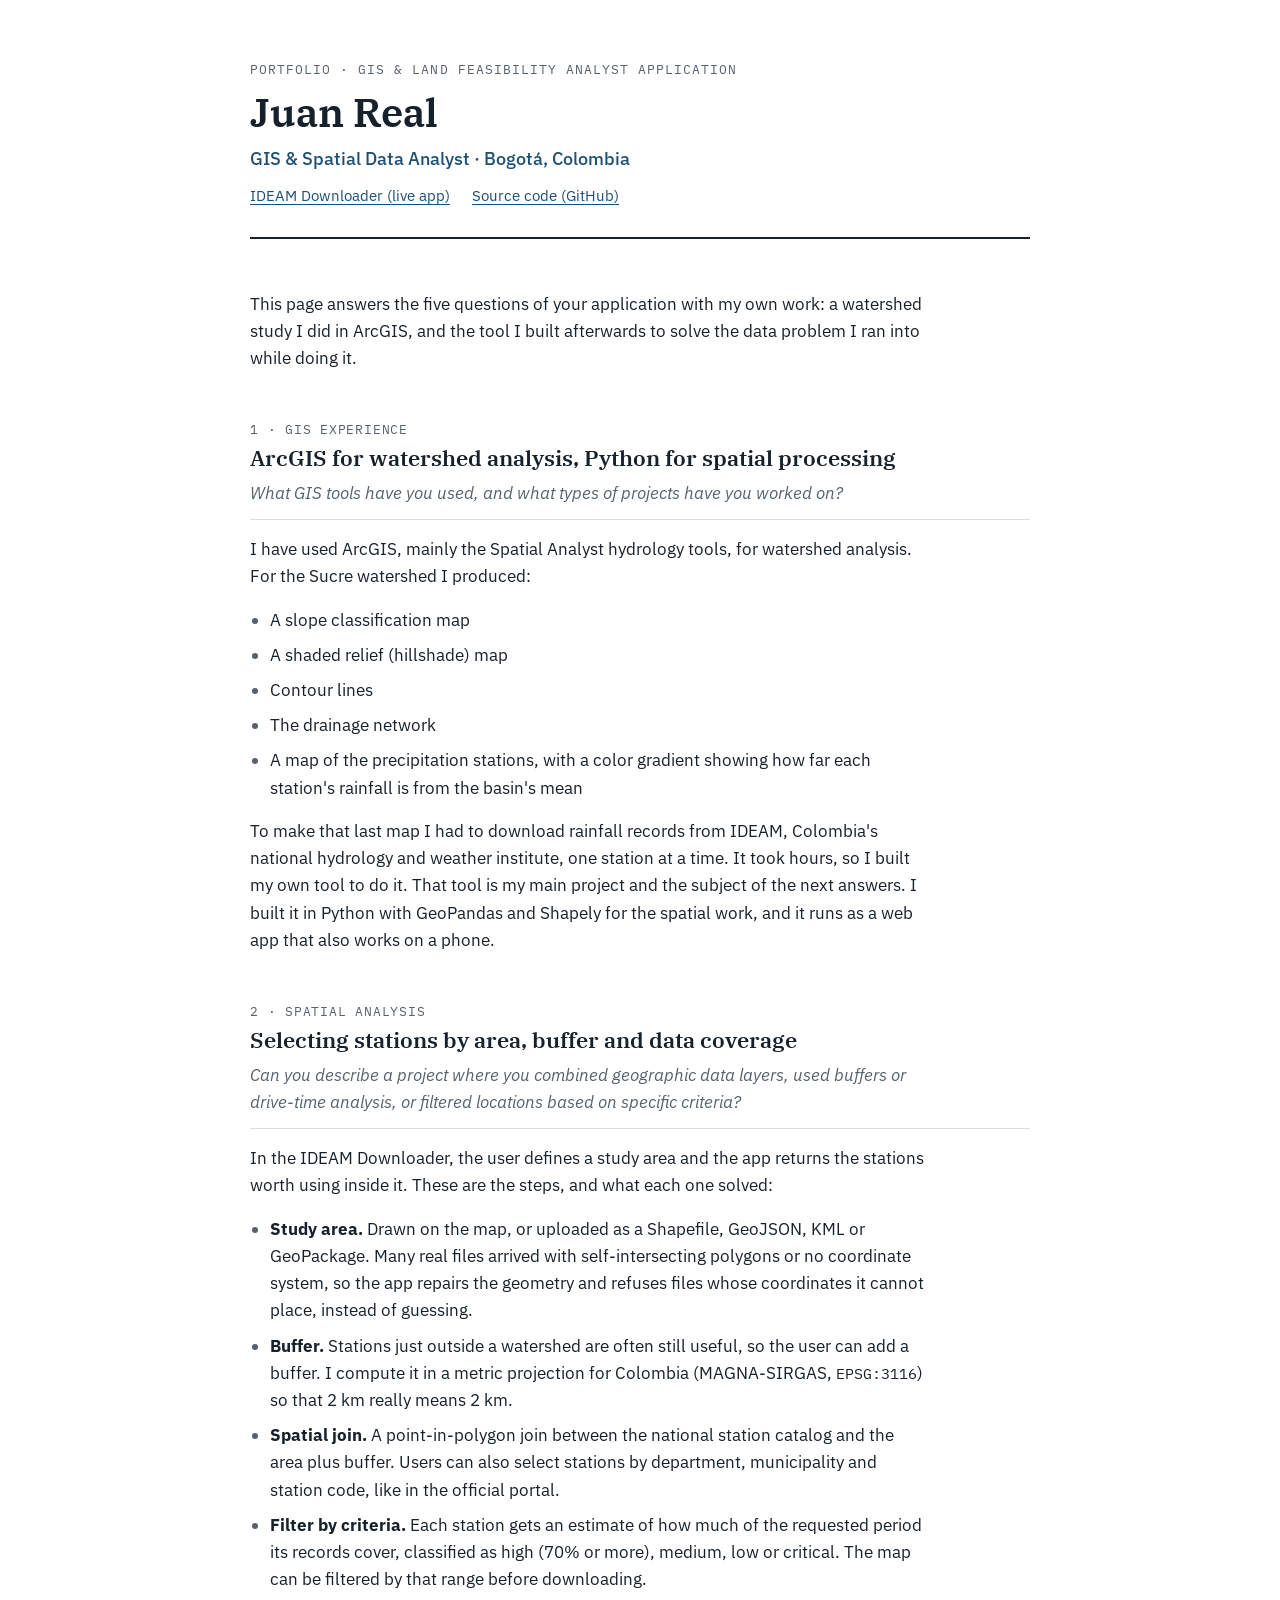
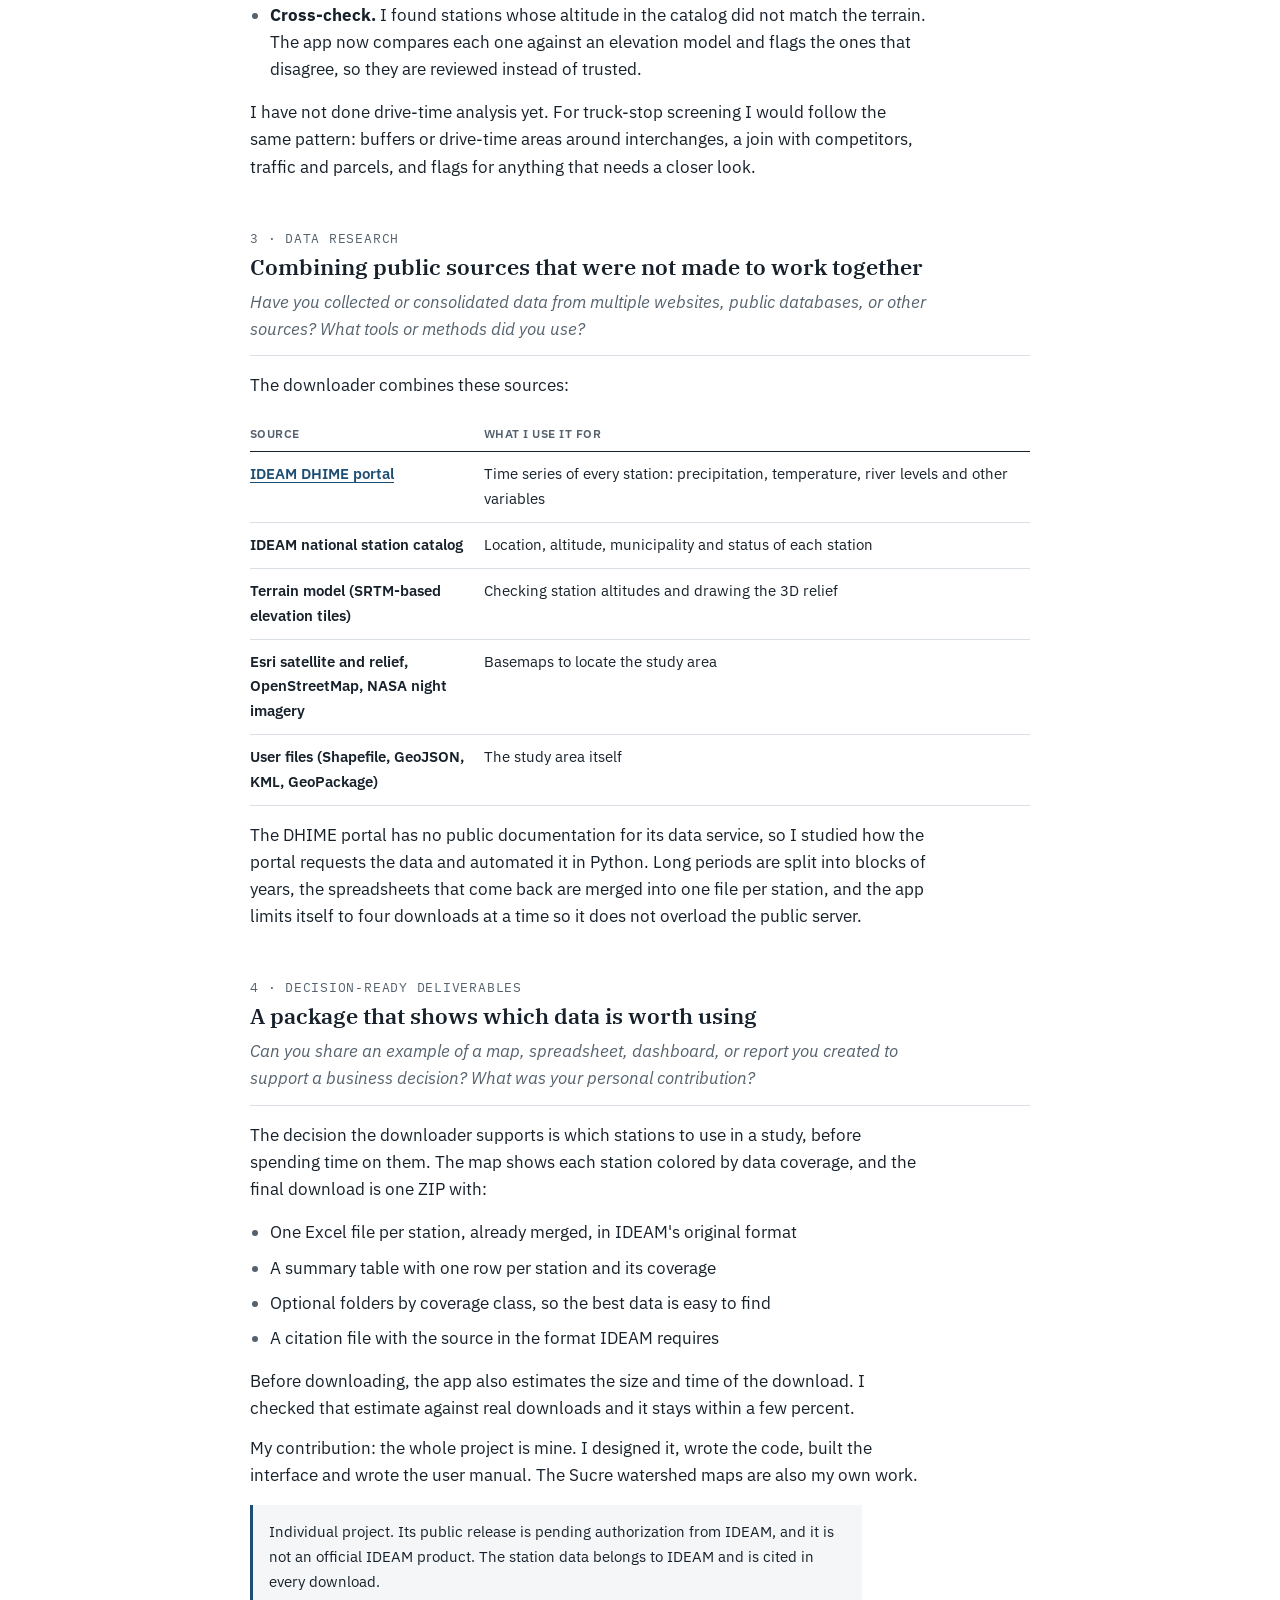
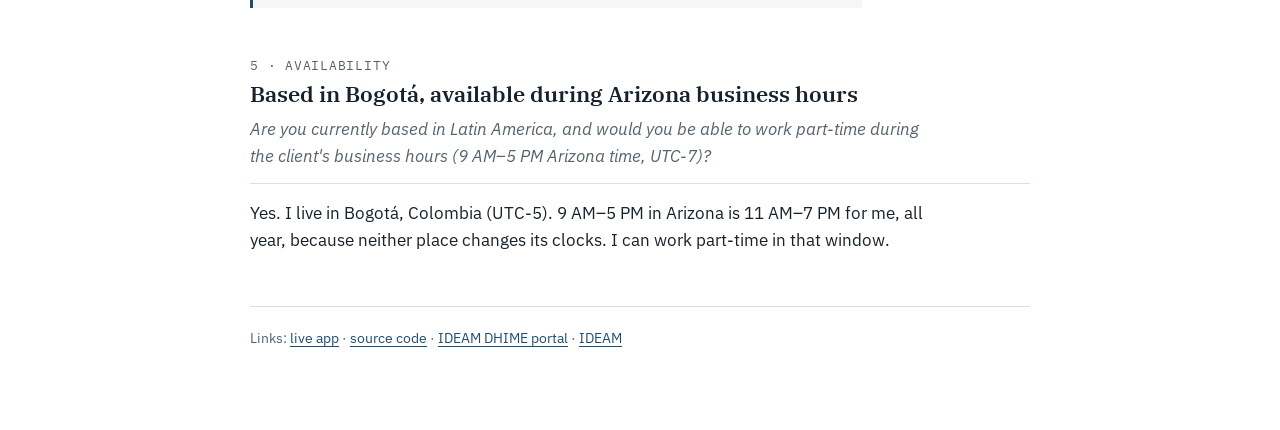
==== docs/index.html @ 84c98eac "Portafolio como página web propia para GitHub Pages (docs/index.html) Co-Authored-By: Claude Opus 5." ====
<!doctype html>
<html lang="en">
<head>
<meta charset="utf-8">
<meta name="viewport" content="width=device-width, initial-scale=1, viewport-fit=cover">
<meta name="description" content="Juan Real, GIS & Spatial Data Analyst in Bogotá: watershed analysis in ArcGIS and the IDEAM station data downloader.">
<title>Juan Real · GIS Portfolio</title>
<link rel="preconnect" href="https://fonts.googleapis.com">
<link rel="preconnect" href="https://fonts.gstatic.com" crossorigin>
<link rel="stylesheet" href="https://fonts.googleapis.com/css2?family=IBM+Plex+Sans:wght@400;500;600&family=IBM+Plex+Serif:wght@500;600&family=IBM+Plex+Mono:wght@400&display=swap">
<style>
/* Layout: a formal one-column document, organized by the five questions of the application. */
:root {
  --page: #ffffff;
  --band: #f4f6f8;
  --ink: #17212b;
  --muted: #55626e;
  --rule: #d9dfe4;
  --accent: #1d4e74;
  --serif: "IBM Plex Serif", Georgia, "Times New Roman", serif;
  --sans: "IBM Plex Sans", "Segoe UI", Helvetica, Arial, sans-serif;
  --mono: "IBM Plex Mono", ui-monospace, Menlo, Consolas, monospace;
}
@media (prefers-color-scheme: dark) {
  :root:not([data-theme="light"]) {
    --page: #11181f; --band: #18212a; --ink: #e5ebf0; --muted: #a3b0bb; --rule: #2c3944; --accent: #8fbbe0;
    color-scheme: dark;
  }
}
:root[data-theme="dark"] {
  --page: #11181f; --band: #18212a; --ink: #e5ebf0; --muted: #a3b0bb; --rule: #2c3944; --accent: #8fbbe0;
  color-scheme: dark;
}
* { box-sizing: border-box; }
body {
  background: var(--page); color: var(--ink);
  font: 400 16.5px/1.65 var(--sans);
  padding-left: max(16px, env(safe-area-inset-left, 0px));
  padding-right: max(16px, env(safe-area-inset-right, 0px));
}
.doc { max-width: 780px; margin: 0 auto; padding-block: 56px 72px; display: grid; gap: 52px; }
h1, h2, h3 { margin: 0; text-wrap: balance; }
h1 { font: 600 clamp(1.9rem, 4.6vw, 2.5rem)/1.15 var(--serif); }
h2 { font: 600 1.35rem/1.25 var(--serif); }
h3 { font: 600 1rem/1.4 var(--sans); }
p { margin: 0; }
a { color: var(--accent); text-underline-offset: 3px; overflow-wrap: anywhere; }
a:focus-visible { outline: 2px solid var(--accent); outline-offset: 3px; }
section { display: grid; gap: 16px; }
.prose { display: grid; gap: 12px; max-width: 68ch; }
.muted { color: var(--muted); }

header { display: grid; gap: 12px; padding-bottom: 28px; border-bottom: 2px solid var(--ink); }
.kicker { font: 400 0.8rem/1 var(--mono); letter-spacing: 0.08em; text-transform: uppercase; color: var(--muted); }
.role { font: 500 1.1rem/1.4 var(--sans); color: var(--accent); }
.links { display: flex; flex-wrap: wrap; gap: 6px 22px; font-size: 0.95rem; }

.qhead { display: grid; gap: 8px; padding-bottom: 12px; border-bottom: 1px solid var(--rule); }
.qnum { font: 400 0.8rem/1 var(--mono); letter-spacing: 0.06em; text-transform: uppercase; color: var(--muted); }
.question { font-style: italic; color: var(--muted); max-width: 68ch; }

.note { background: var(--band); border-left: 3px solid var(--accent); padding: 14px 16px; font-size: 0.95rem; max-width: 68ch; }

ul.list { margin: 0; padding-left: 1.2em; display: grid; gap: 8px; max-width: 68ch; }
ul.list li::marker { color: var(--muted); }

.table-wrap { overflow-x: auto; }
table { border-collapse: collapse; width: 100%; min-width: 600px; font-size: 0.94rem; }
th, td { text-align: left; vertical-align: top; padding: 10px 14px 10px 0; border-bottom: 1px solid var(--rule); }
th { font: 600 0.78rem/1.3 var(--sans); letter-spacing: 0.04em; text-transform: uppercase; color: var(--muted); border-bottom: 1px solid var(--ink); }
td:first-child { font-weight: 600; width: 30%; }
code { font: 400 0.88em var(--mono); }

footer { border-top: 1px solid var(--rule); padding-top: 20px; color: var(--muted); font-size: 0.88rem; }

@media (max-width: 520px) {
  body { font-size: 16px; }
  .doc { padding-block: 32px 56px; gap: 44px; }
}
</style>
</head>
<body>
<div class="doc">

<header>
  <span class="kicker">Portfolio · GIS &amp; Land Feasibility Analyst application</span>
  <h1>Juan Real</h1>
  <p class="role">GIS &amp; Spatial Data Analyst · Bogotá, Colombia</p>
  <div class="links">
    <a href="https://descargador-ideam.streamlit.app/?tema=oscuro" target="_blank" rel="noopener">IDEAM Downloader (live app)</a>
    <a href="https://github.com/blackhooper/descargador-ideam" target="_blank" rel="noopener">Source code (GitHub)</a>
  </div>
</header>

<section>
  <div class="prose">
    <p>This page answers the five questions of your application with my own work: a watershed study I did in ArcGIS, and the tool I built afterwards to solve the data problem I ran into while doing it.</p>
  </div>
</section>

<section>
  <div class="qhead">
    <span class="qnum">1 · GIS experience</span>
    <h2>ArcGIS for watershed analysis, Python for spatial processing</h2>
    <p class="question">What GIS tools have you used, and what types of projects have you worked on?</p>
  </div>
  <div class="prose">
    <p>I have used ArcGIS, mainly the Spatial Analyst hydrology tools, for watershed analysis. For the Sucre watershed I produced:</p>
  </div>
  <ul class="list">
    <li>A slope classification map</li>
    <li>A shaded relief (hillshade) map</li>
    <li>Contour lines</li>
    <li>The drainage network</li>
    <li>A map of the precipitation stations, with a color gradient showing how far each station's rainfall is from the basin's mean</li>
  </ul>
  <div class="prose">
    <p>To make that last map I had to download rainfall records from IDEAM, Colombia's national hydrology and weather institute, one station at a time. It took hours, so I built my own tool to do it. That tool is my main project and the subject of the next answers. I built it in Python with GeoPandas and Shapely for the spatial work, and it runs as a web app that also works on a phone.</p>
  </div>
</section>

<section>
  <div class="qhead">
    <span class="qnum">2 · Spatial analysis</span>
    <h2>Selecting stations by area, buffer and data coverage</h2>
    <p class="question">Can you describe a project where you combined geographic data layers, used buffers or drive-time analysis, or filtered locations based on specific criteria?</p>
  </div>
  <div class="prose">
    <p>In the IDEAM Downloader, the user defines a study area and the app returns the stations worth using inside it. These are the steps, and what each one solved:</p>
  </div>
  <ul class="list">
    <li><strong>Study area.</strong> Drawn on the map, or uploaded as a Shapefile, GeoJSON, KML or GeoPackage. Many real files arrived with self-intersecting polygons or no coordinate system, so the app repairs the geometry and refuses files whose coordinates it cannot place, instead of guessing.</li>
    <li><strong>Buffer.</strong> Stations just outside a watershed are often still useful, so the user can add a buffer. I compute it in a metric projection for Colombia (MAGNA-SIRGAS, <code>EPSG:3116</code>) so that 2 km really means 2 km.</li>
    <li><strong>Spatial join.</strong> A point-in-polygon join between the national station catalog and the area plus buffer. Users can also select stations by department, municipality and station code, like in the official portal.</li>
    <li><strong>Filter by criteria.</strong> Each station gets an estimate of how much of the requested period its records cover, classified as high (70% or more), medium, low or critical. The map can be filtered by that range before downloading.</li>
    <li><strong>Cross-check.</strong> I found stations whose altitude in the catalog did not match the terrain. The app now compares each one against an elevation model and flags the ones that disagree, so they are reviewed instead of trusted.</li>
  </ul>
  <div class="prose">
    <p>I have not done drive-time analysis yet. For truck-stop screening I would follow the same pattern: buffers or drive-time areas around interchanges, a join with competitors, traffic and parcels, and flags for anything that needs a closer look.</p>
  </div>
</section>

<section>
  <div class="qhead">
    <span class="qnum">3 · Data research</span>
    <h2>Combining public sources that were not made to work together</h2>
    <p class="question">Have you collected or consolidated data from multiple websites, public databases, or other sources? What tools or methods did you use?</p>
  </div>
  <div class="prose">
    <p>The downloader combines these sources:</p>
  </div>
  <div class="table-wrap">
    <table>
      <thead><tr><th>Source</th><th>What I use it for</th></tr></thead>
      <tbody>
        <tr><td><a href="http://dhime.ideam.gov.co/atencionciudadano/" target="_blank" rel="noopener">IDEAM DHIME portal</a></td><td>Time series of every station: precipitation, temperature, river levels and other variables</td></tr>
        <tr><td>IDEAM national station catalog</td><td>Location, altitude, municipality and status of each station</td></tr>
        <tr><td>Terrain model (SRTM-based elevation tiles)</td><td>Checking station altitudes and drawing the 3D relief</td></tr>
        <tr><td>Esri satellite and relief, OpenStreetMap, NASA night imagery</td><td>Basemaps to locate the study area</td></tr>
        <tr><td>User files (Shapefile, GeoJSON, KML, GeoPackage)</td><td>The study area itself</td></tr>
      </tbody>
    </table>
  </div>
  <div class="prose">
    <p>The DHIME portal has no public documentation for its data service, so I studied how the portal requests the data and automated it in Python. Long periods are split into blocks of years, the spreadsheets that come back are merged into one file per station, and the app limits itself to four downloads at a time so it does not overload the public server.</p>
  </div>
</section>

<section>
  <div class="qhead">
    <span class="qnum">4 · Decision-ready deliverables</span>
    <h2>A package that shows which data is worth using</h2>
    <p class="question">Can you share an example of a map, spreadsheet, dashboard, or report you created to support a business decision? What was your personal contribution?</p>
  </div>
  <div class="prose">
    <p>The decision the downloader supports is which stations to use in a study, before spending time on them. The map shows each station colored by data coverage, and the final download is one ZIP with:</p>
  </div>
  <ul class="list">
    <li>One Excel file per station, already merged, in IDEAM's original format</li>
    <li>A summary table with one row per station and its coverage</li>
    <li>Optional folders by coverage class, so the best data is easy to find</li>
    <li>A citation file with the source in the format IDEAM requires</li>
  </ul>
  <div class="prose">
    <p>Before downloading, the app also estimates the size and time of the download. I checked that estimate against real downloads and it stays within a few percent.</p>
    <p>My contribution: the whole project is mine. I designed it, wrote the code, built the interface and wrote the user manual. The Sucre watershed maps are also my own work.</p>
  </div>
  <div class="note">Individual project. Its public release is pending authorization from IDEAM, and it is not an official IDEAM product. The station data belongs to IDEAM and is cited in every download.</div>
</section>

<section>
  <div class="qhead">
    <span class="qnum">5 · Availability</span>
    <h2>Based in Bogotá, available during Arizona business hours</h2>
    <p class="question">Are you currently based in Latin America, and would you be able to work part-time during the client's business hours (9 AM–5 PM Arizona time, UTC-7)?</p>
  </div>
  <div class="prose">
    <p>Yes. I live in Bogotá, Colombia (UTC-5). 9 AM–5 PM in Arizona is 11 AM–7 PM for me, all year, because neither place changes its clocks. I can work part-time in that window.</p>
  </div>
</section>

<footer>
  <p>Links: <a href="https://descargador-ideam.streamlit.app/?tema=oscuro" target="_blank" rel="noopener">live app</a> · <a href="https://github.com/blackhooper/descargador-ideam" target="_blank" rel="noopener">source code</a> · <a href="http://dhime.ideam.gov.co/atencionciudadano/" target="_blank" rel="noopener">IDEAM DHIME portal</a> · <a href="https://www.ideam.gov.co" target="_blank" rel="noopener">IDEAM</a></p>
</footer>

</div>

</body>
</html>
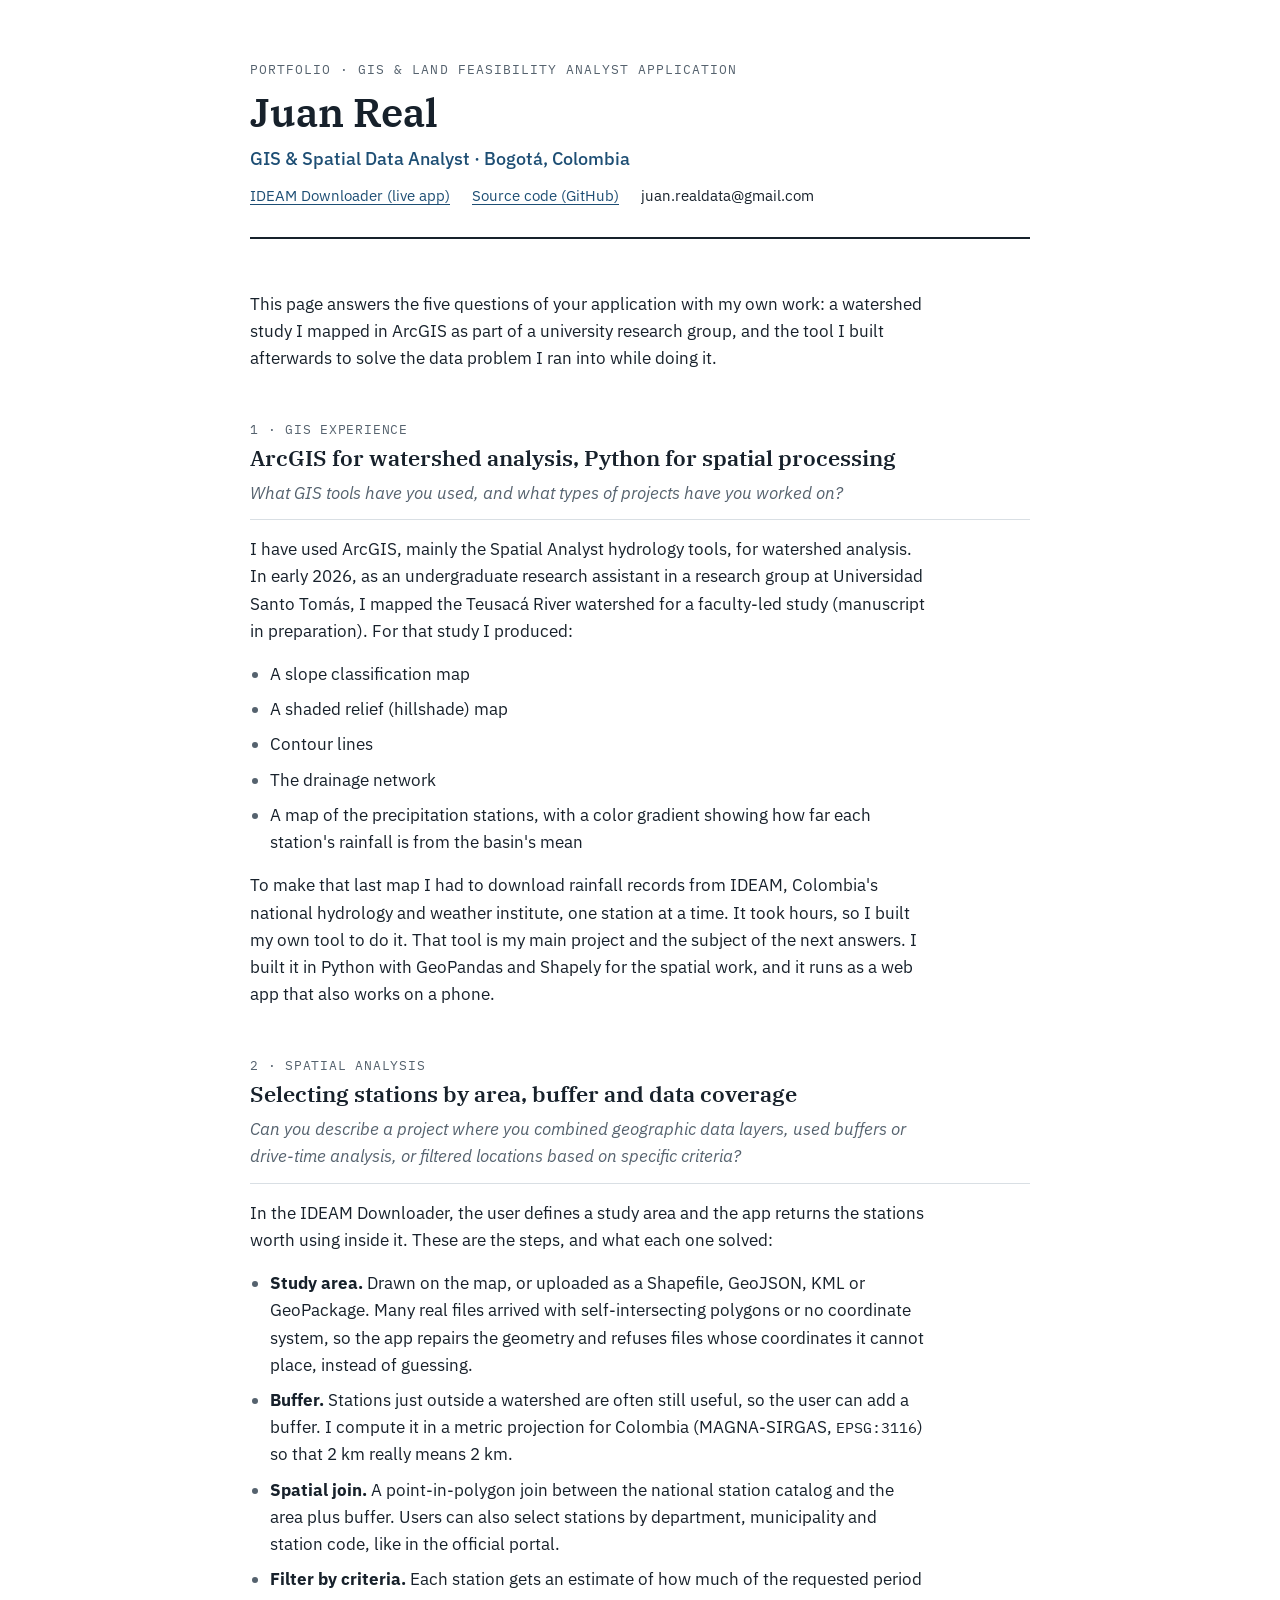
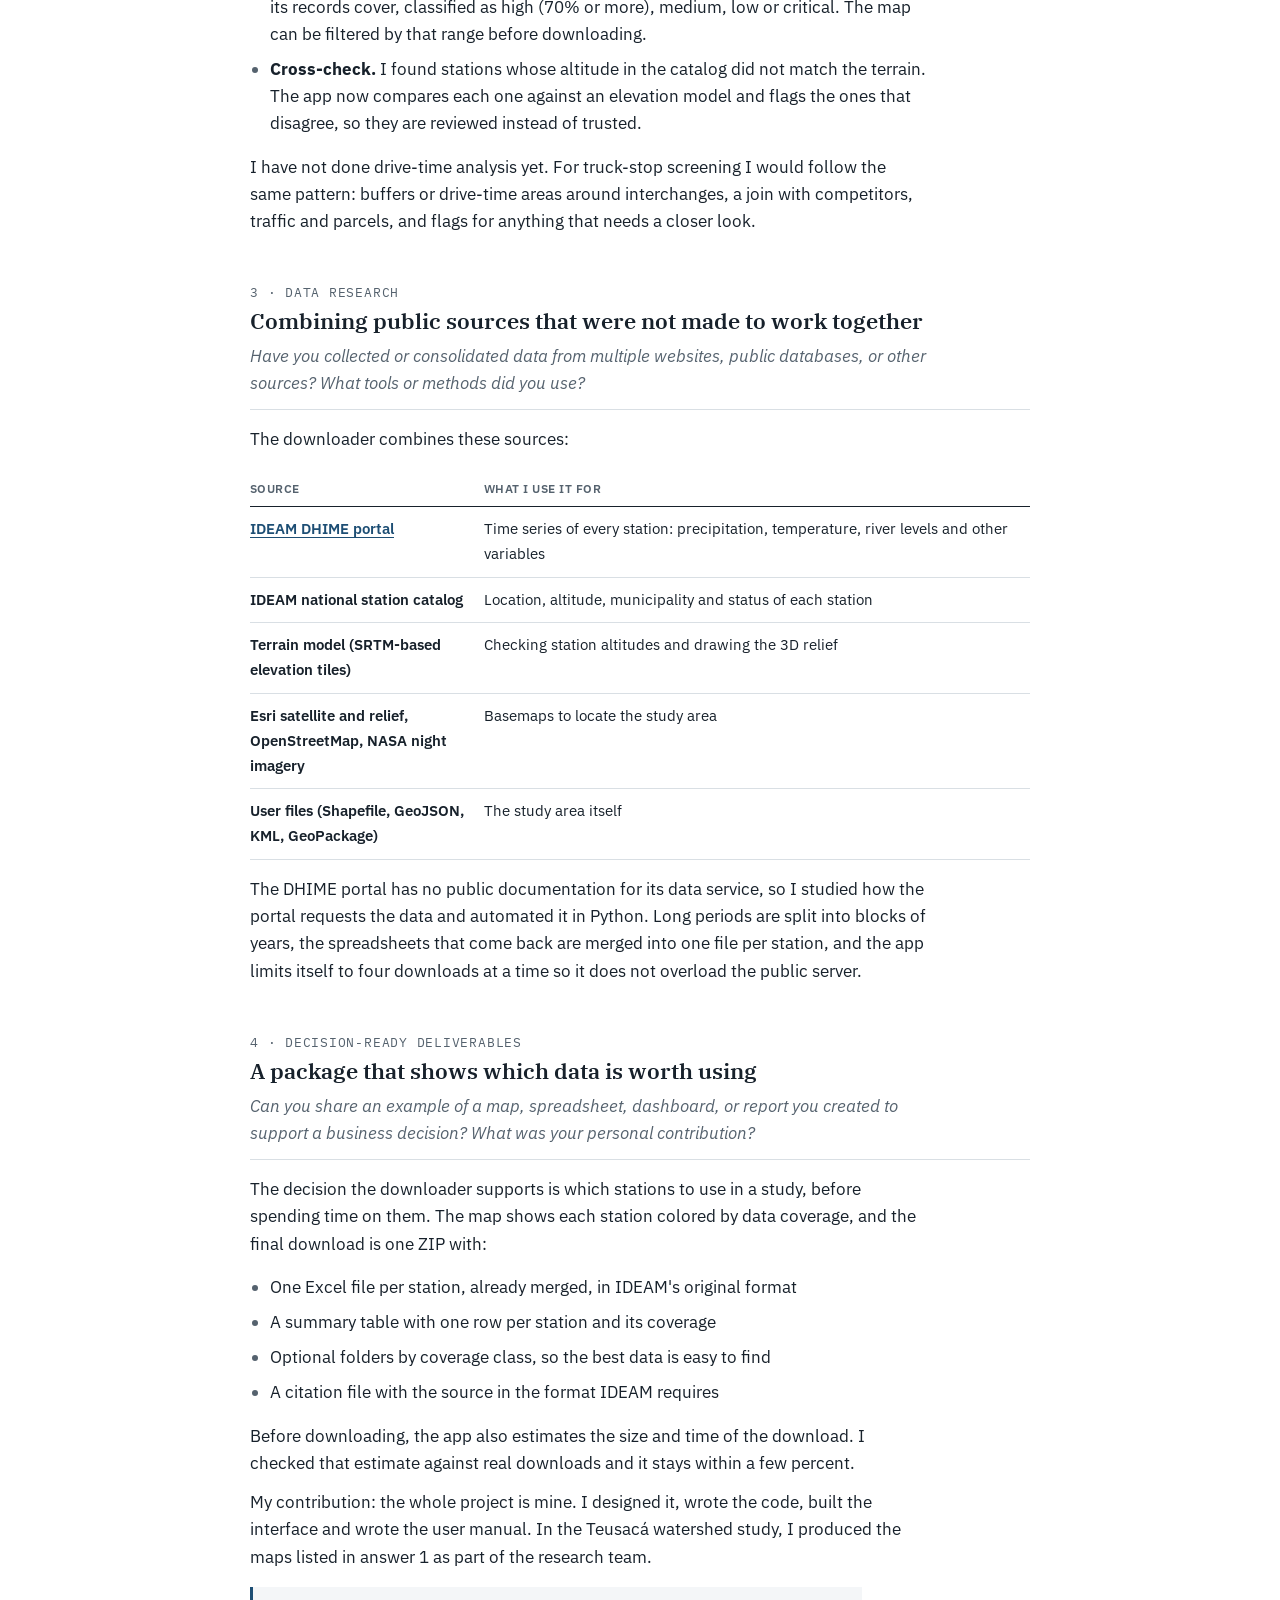
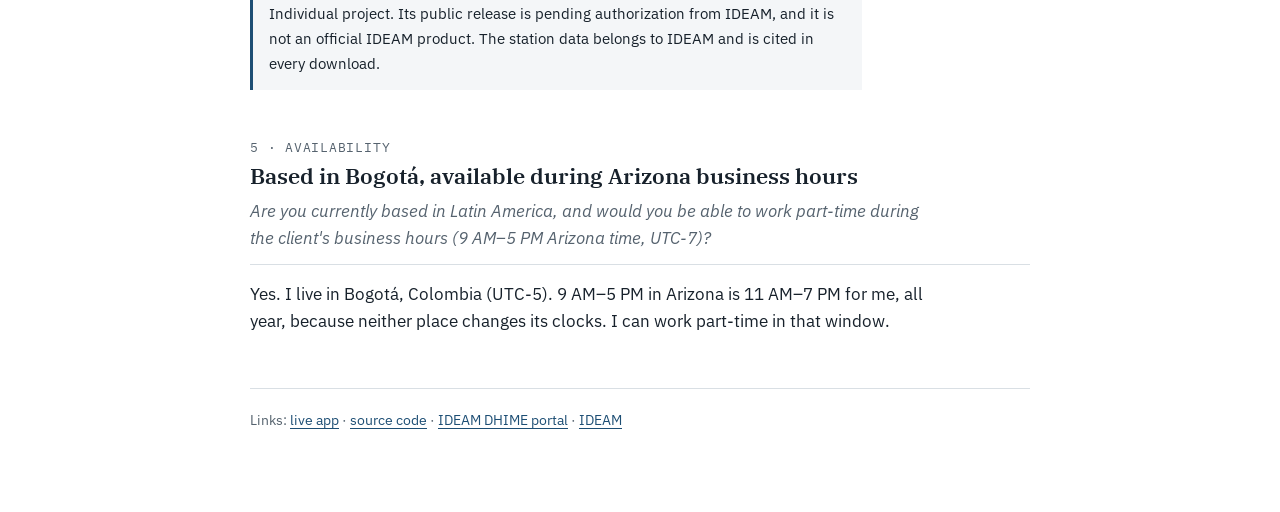
==== commit 82f7851b: "Portafolio: los mapas son de la cuenca del río Teusacá (semillero de investigación, Universidad Sant" ====
--- a/docs/index.html
+++ b/docs/index.html
@@ -89,12 +89,13 @@
   <div class="links">
     <a href="https://descargador-ideam.streamlit.app/?tema=oscuro" target="_blank" rel="noopener">IDEAM Downloader (live app)</a>
     <a href="https://github.com/blackhooper/descargador-ideam" target="_blank" rel="noopener">Source code (GitHub)</a>
+    <span>juan.realdata@gmail.com</span>
   </div>
 </header>
 
 <section>
   <div class="prose">
-    <p>This page answers the five questions of your application with my own work: a watershed study I did in ArcGIS, and the tool I built afterwards to solve the data problem I ran into while doing it.</p>
+    <p>This page answers the five questions of your application with my own work: a watershed study I mapped in ArcGIS as part of a university research group, and the tool I built afterwards to solve the data problem I ran into while doing it.</p>
   </div>
 </section>
 
@@ -105,7 +106,7 @@
     <p class="question">What GIS tools have you used, and what types of projects have you worked on?</p>
   </div>
   <div class="prose">
-    <p>I have used ArcGIS, mainly the Spatial Analyst hydrology tools, for watershed analysis. For the Sucre watershed I produced:</p>
+    <p>I have used ArcGIS, mainly the Spatial Analyst hydrology tools, for watershed analysis. In early 2026, as an undergraduate research assistant in a research group at Universidad Santo Tomás, I mapped the Teusacá River watershed for a faculty-led study (manuscript in preparation). For that study I produced:</p>
   </div>
   <ul class="list">
     <li>A slope classification map</li>
@@ -183,7 +184,7 @@
   </ul>
   <div class="prose">
     <p>Before downloading, the app also estimates the size and time of the download. I checked that estimate against real downloads and it stays within a few percent.</p>
-    <p>My contribution: the whole project is mine. I designed it, wrote the code, built the interface and wrote the user manual. The Sucre watershed maps are also my own work.</p>
+    <p>My contribution: the whole project is mine. I designed it, wrote the code, built the interface and wrote the user manual. In the Teusacá watershed study, I produced the maps listed in answer 1 as part of the research team.</p>
   </div>
   <div class="note">Individual project. Its public release is pending authorization from IDEAM, and it is not an official IDEAM product. The station data belongs to IDEAM and is cited in every download.</div>
 </section>
